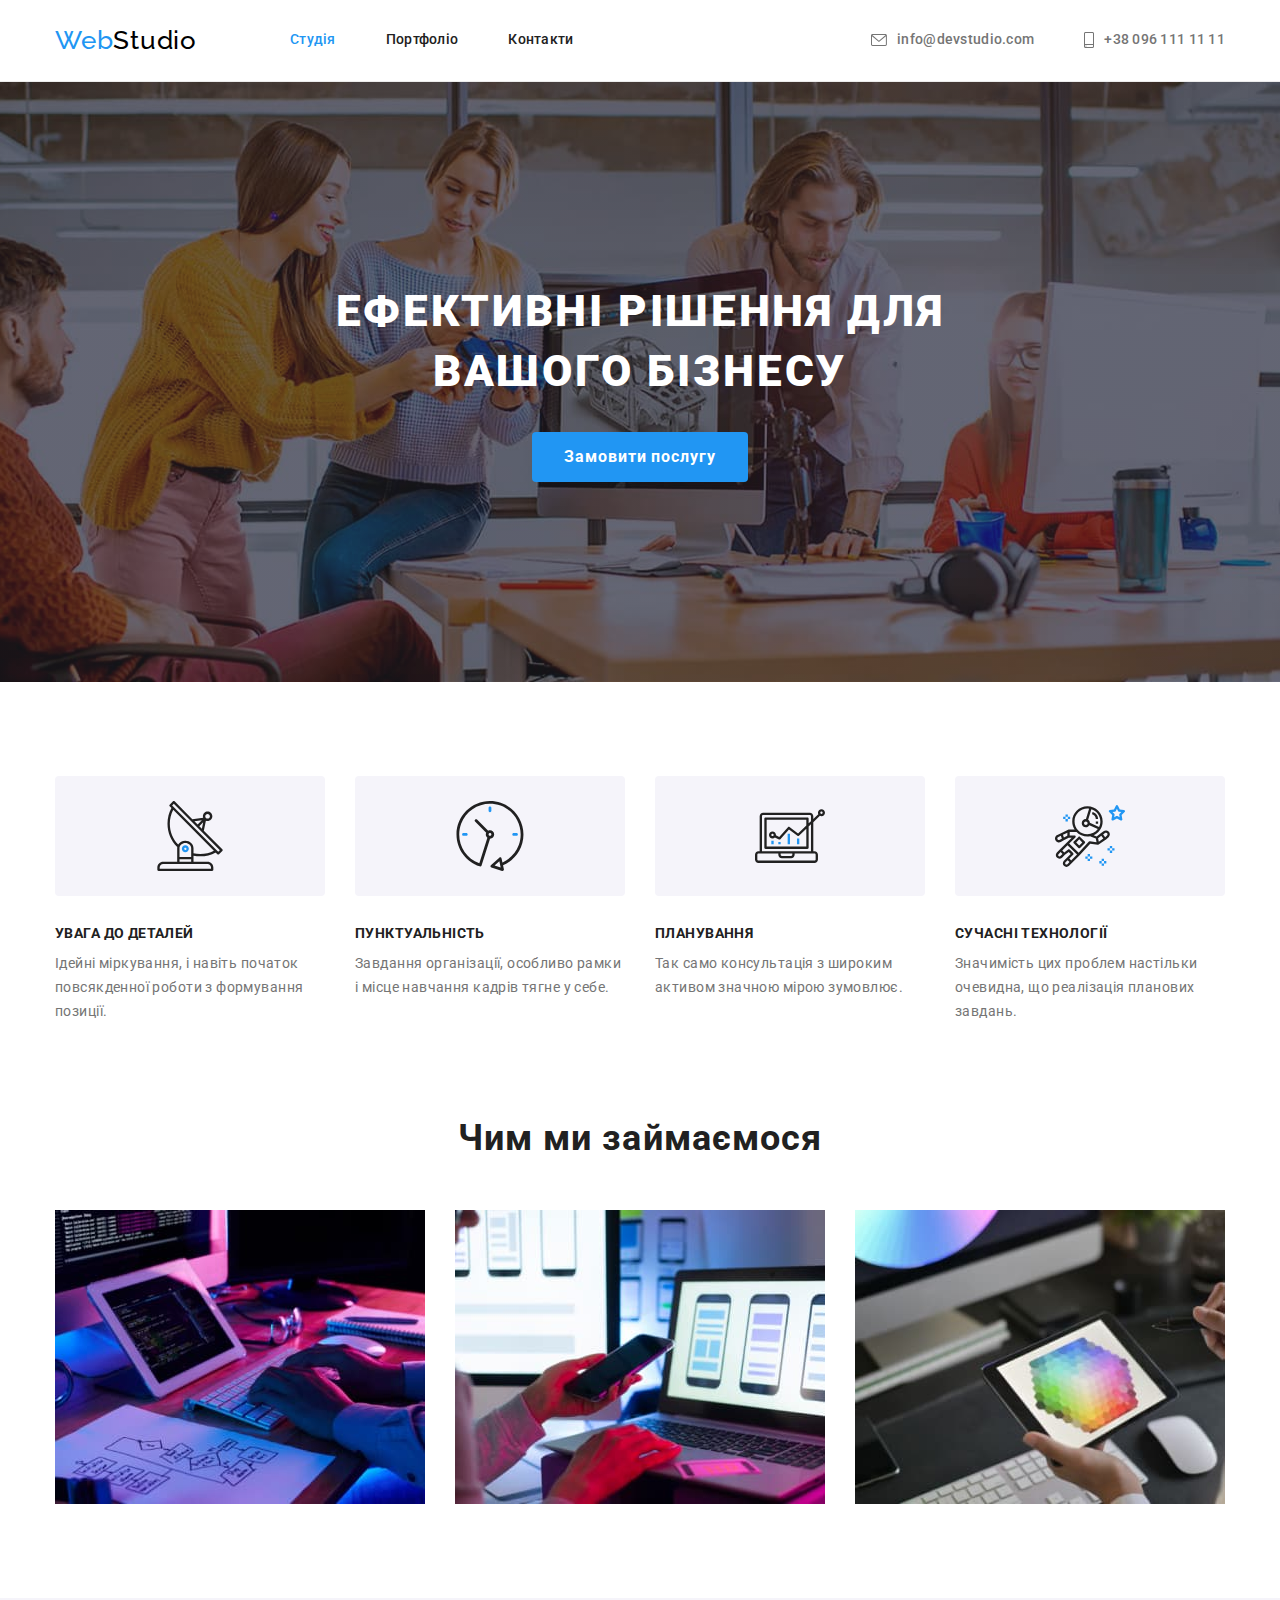
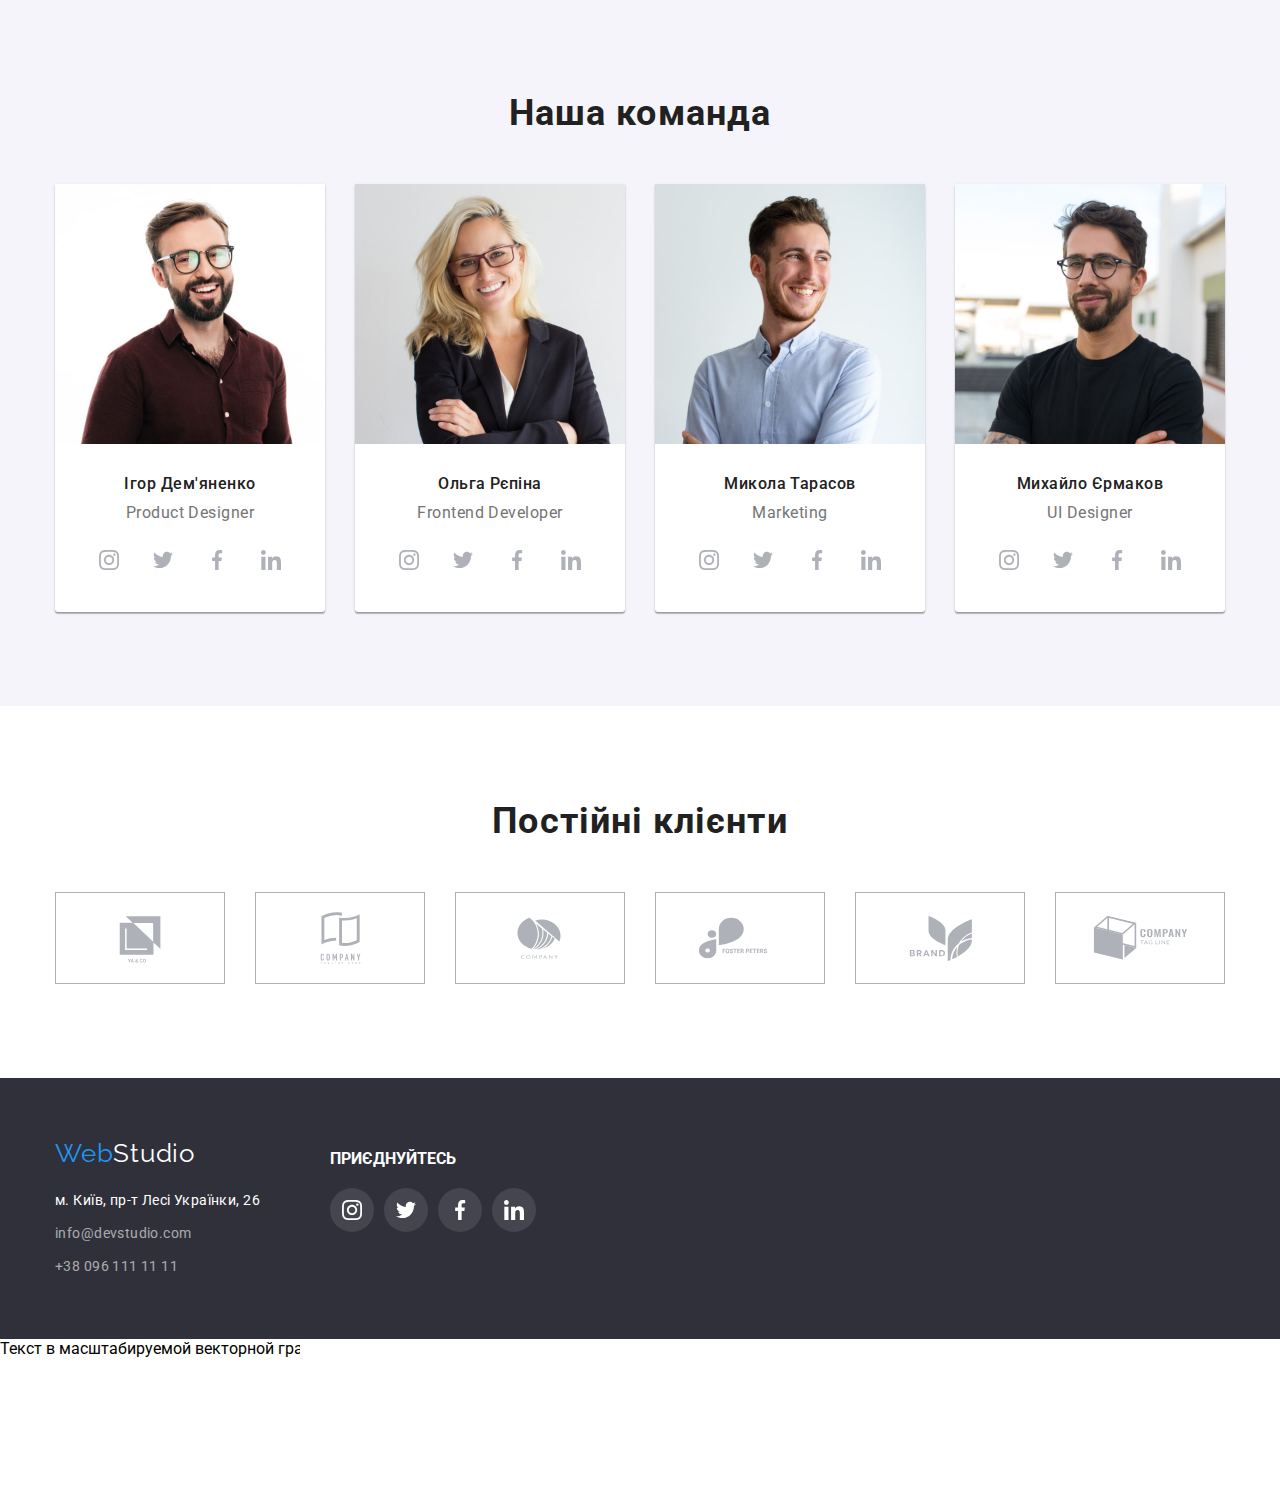
==== index.html @ 904aada3 "Adds svg" ====
<!DOCTYPE html>
<html lang="uk">
  <head>
    <meta charset="UTF-8" />
    <meta http-equiv="X-UA-Compatible" content="IE=edge" />
    <meta name="viewport" content="width=device-width, initial-scale=1.0" />
    <title>Домашнє завдання #3 Головна</title>
    <link rel="preconnect" href="https://fonts.googleapis.com" />
    <link rel="preconnect" href="https://fonts.gstatic.com" crossorigin />
    <link
      href="https://fonts.googleapis.com/css2?family=Raleway:wght@700&family=Roboto:wght@400;500;700;900&display=swap"
      rel="stylesheet"
    />
    <link rel="stylesheet" href="./css/modern-normalize.css" />
    <link rel="stylesheet" href="./css/styles.css" />
  </head>
  <body>
    <!--Шапка-->
    <header class="header">
      <div class="container-header container">
        <nav class="header-nav">
          <a href="./index.html" class="logo"><span class="logo-span">Web</span>Studio</a>
          <ul class="menu">
            <li class="menu-item"><a href="./index.html" class="link-current">Студія</a></li>
            <li class="menu-item"><a href="./portfolio.html" class="link-nav">Портфоліо</a></li>
            <li class="menu-item"><a href="" class="link-nav">Контакти</a></li>
          </ul>
        </nav>
        <ul class="contact-list list">
          <li class="menu-item">
            <a href="mailto:info@devstudio.com" class="address-head mail">
              <svg class="icon-address-head" width="16px" height="12px">
                <use href="./images/icons.svg#icon-mail"></use></svg
              >info@devstudio.com</a
            >
          </li>
          <li class="menu-item">
            <a href="tel:+380961111111" class="address-head phone"
              ><svg class="icon-address-head" width="10px" height="16px">
                <use href="./images/icons.svg#icon-phone"></use></svg
              >+38 096 111 11 11</a
            >
          </li>
        </ul>
      </div>
    </header>
    <main>
      <!--Hero-->
      <section class="hero">
        <div class="container">
          <h1 class="hero-title">Ефективні рішення для вашого бізнесу</h1>
          <button type="button" class="button">Замовити послугу</button>
        </div>
      </section>
      <!--Особливості-->
      <section class="section">
        <div class="container">
          <h2 class="section title-hide">Особливості</h2>
          <ul class="flex-list list">
            <li class="features-item">
              <div class="icon-features-item">
                <svg width="70px" height="70px">
                  <use href="./images/icons.svg#icon-antenna"></use>
                </svg>
              </div>
              <h3 class="features-title">УВАГА ДО ДЕТАЛЕЙ</h3>
              <p class="features-text">
                Ідейні міркування, і навіть початок повсякденної роботи з формування позиції.
              </p>
            </li>
            <li class="features-item">
              <div class="icon-features-item">
                <svg width="70px" height="70px">
                  <use href="./images/icons.svg#icon-clock"></use>
                </svg>
              </div>
              <h3 class="features-title">ПУНКТУАЛЬНІСТЬ</h3>
              <p class="features-text">
                Завдання організації, особливо рамки і місце навчання кадрів тягне у себе.
              </p>
            </li>
            <li class="features-item">
              <div class="icon-features-item">
                <svg width="70px" height="70px">
                  <use href="./images/icons.svg#icon-diagram"></use>
                </svg>
              </div>
              <h3 class="features-title">ПЛАНУВАННЯ</h3>
              <p class="features-text">
                Так само консультація з широким активом значною мірою зумовлює.
              </p>
            </li>
            <li class="features-item">
              <div class="icon-features-item">
                <svg width="70px" height="70px">
                  <use href="./images/icons.svg#icon-astronaut"></use>
                </svg>
              </div>
              <h3 class="features-title">СУЧАСНІ ТЕХНОЛОГІЇ</h3>
              <p class="features-text">
                Значимість цих проблем настільки очевидна, що реалізація планових завдань.
              </p>
            </li>
          </ul>
        </div>
      </section>
      <!--Чим займаються-->
      <section class="section no-padding-top">
        <div class="container">
          <h2 class="section-title">Чим ми займаємося</h2>
          <ul class="flex-list list">
            <li class="flex-item">
              <a href="" class="link"
                ><img
                  src="./images/img1.jpg"
                  alt="Розробник працює з планшетом"
                  width="370"
                  height="294"
              /></a>
            </li>
            <li class="flex-item">
              <a href="" class="link"
                ><img
                  src="./images/img2.jpg"
                  alt="Варіанти вигляду додатку на мобільному пристої"
                  width="370"
                  height="294"
              /></a>
            </li>
            <li class="flex-item">
              <a href="" class="link"
                ><img
                  src="./images/img3.jpg"
                  alt="Кольорова палітра на планшеті"
                  width="370"
                  height="294"
              /></a>
            </li>
          </ul>
        </div>
      </section>
      <!--Команда-->
      <section class="section section-team">
        <div class="container">
          <h2 class="section-title">Наша команда</h2>
          <ul class="flex-list list">
            <li class="team-card">
              <img src="./images/photo1.jpg" alt="Фото Ігора Дем'яненка" width="270" height="260" />
              <div class="team-description">
                <h3 class="team-title">Ігор Дем'яненко</h3>
                <p lang="en" class="team-role">Product Designer</p>
                <ul class="social-list list">
                  <li class="social-item">
                    <a
                      href="https://www.instagram.com"
                      target="_blank"
                      rel="noreferrer noopener"
                      class="social-link"
                    >
                      <svg class="icon-social-link" width="20px" height="20px">
                        <use href="./images/icons.svg#icon-instagram"></use>
                      </svg>
                    </a>
                  </li>
                  <li class="social-item">
                    <a
                      href="https://www.twitter.com"
                      target="_blank"
                      rel="noreferrer noopener"
                      class="social-link"
                    >
                      <svg class="icon-social-link" width="20px" height="20px">
                        <use href="./images/icons.svg#icon-twitter"></use></svg
                    ></a>
                  </li>
                  <li class="social-item">
                    <a
                      href="https://uk-ua.facebook.com"
                      target="_blank"
                      rel="noreferrer noopener"
                      class="social-link"
                      ><svg class="icon-social-link" width="20px" height="20px">
                        <use href="./images/icons.svg#icon-facebook"></use></svg
                    ></a>
                  </li>
                  <li class="social-item">
                    <a
                      href="https://ua.linkedin.com"
                      target="_blank"
                      rel="noreferrer noopener"
                      class="social-link"
                      ><svg class="icon-social-link" width="20px" height="20px">
                        <use href="./images/icons.svg#icon-linkedin"></use></svg
                    ></a>
                  </li>
                </ul>
              </div>
            </li>
            <li class="team-card">
              <img src="./images/photo2.jpg" alt="Фото Ольги Рєпіної" width="270" height="260" />
              <div class="team-description">
                <h3 class="team-title">Ольга Рєпіна</h3>
                <p lang="en" class="team-role">Frontend Developer</p>
                <ul class="social-list list">
                  <li class="social-item">
                    <a
                      href="https://www.instagram.com"
                      target="_blank"
                      rel="noreferrer noopener"
                      class="social-link"
                    >
                      <svg class="icon-social-link" width="20px" height="20px">
                        <use href="./images/icons.svg#icon-instagram"></use>
                      </svg>
                    </a>
                  </li>
                  <li class="social-item">
                    <a
                      href="https://www.twitter.com"
                      target="_blank"
                      rel="noreferrer noopener"
                      class="social-link"
                    >
                      <svg class="icon-social-link" width="20px" height="20px">
                        <use href="./images/icons.svg#icon-twitter"></use></svg
                    ></a>
                  </li>
                  <li class="social-item">
                    <a
                      href="https://uk-ua.facebook.com"
                      target="_blank"
                      rel="noreferrer noopener"
                      class="social-link"
                      ><svg class="icon-social-link" width="20px" height="20px">
                        <use href="./images/icons.svg#icon-facebook"></use></svg
                    ></a>
                  </li>
                  <li class="social-item">
                    <a
                      href="https://ua.linkedin.com"
                      target="_blank"
                      rel="noreferrer noopener"
                      class="social-link"
                      ><svg class="icon-social-link" width="20px" height="20px">
                        <use href="./images/icons.svg#icon-linkedin"></use></svg
                    ></a>
                  </li>
                </ul>
              </div>
            </li>
            <li class="team-card">
              <img src="./images/photo3.jpg" alt="Фото Миколи Тарасова" width="270" height="260" />
              <div class="team-description">
                <h3 class="team-title">Микола Тарасов</h3>
                <p lang="en" class="team-role">Marketing</p>
                <ul class="social-list list">
                  <li class="social-item">
                    <a
                      href="https://www.instagram.com"
                      target="_blank"
                      rel="noreferrer noopener"
                      class="social-link"
                    >
                      <svg class="icon-social-link" width="20px" height="20px">
                        <use href="./images/icons.svg#icon-instagram"></use>
                      </svg>
                    </a>
                  </li>
                  <li class="social-item">
                    <a
                      href="https://www.twitter.com"
                      target="_blank"
                      rel="noreferrer noopener"
                      class="social-link"
                    >
                      <svg class="icon-social-link" width="20px" height="20px">
                        <use href="./images/icons.svg#icon-twitter"></use></svg
                    ></a>
                  </li>
                  <li class="social-item">
                    <a
                      href="https://uk-ua.facebook.com"
                      target="_blank"
                      rel="noreferrer noopener"
                      class="social-link"
                      ><svg class="icon-social-link" width="20px" height="20px">
                        <use href="./images/icons.svg#icon-facebook"></use></svg
                    ></a>
                  </li>
                  <li class="social-item">
                    <a
                      href="https://ua.linkedin.com"
                      target="_blank"
                      rel="noreferrer noopener"
                      class="social-link"
                      ><svg class="icon-social-link" width="20px" height="20px">
                        <use href="./images/icons.svg#icon-linkedin"></use></svg
                    ></a>
                  </li>
                </ul>
              </div>
            </li>
            <li class="team-card">
              <img src="./images/photo4.jpg" alt="Фото Михайла Єрмакова" width="270" height="260" />
              <div class="team-description">
                <h3 class="team-title">Михайло Єрмаков</h3>
                <p lang="en" class="team-role">UI Designer</p>
                <ul class="social-list list">
                  <li class="social-item">
                    <a
                      href="https://www.instagram.com"
                      target="_blank"
                      rel="noreferrer noopener"
                      class="social-link"
                    >
                      <svg class="icon-social-link" width="20px" height="20px">
                        <use href="./images/icons.svg#icon-instagram"></use>
                      </svg>
                    </a>
                  </li>
                  <li class="social-item">
                    <a
                      href="https://www.twitter.com"
                      target="_blank"
                      rel="noreferrer noopener"
                      class="social-link"
                    >
                      <svg class="icon-social-link" width="20px" height="20px">
                        <use href="./images/icons.svg#icon-twitter"></use></svg
                    ></a>
                  </li>
                  <li class="social-item">
                    <a
                      href="https://uk-ua.facebook.com"
                      target="_blank"
                      rel="noreferrer noopener"
                      class="social-link"
                      ><svg class="icon-social-link" width="20px" height="20px">
                        <use href="./images/icons.svg#icon-facebook"></use></svg
                    ></a>
                  </li>
                  <li class="social-item">
                    <a
                      href="https://ua.linkedin.com"
                      target="_blank"
                      rel="noreferrer noopener"
                      class="social-link"
                      ><svg class="icon-social-link" width="20px" height="20px">
                        <use href="./images/icons.svg#icon-linkedin"></use></svg
                    ></a>
                  </li>
                </ul>
              </div>
            </li>
          </ul>
        </div>
      </section>
      <section class="section clients-section">
        <div class="container">
          <h2 class="section-title">Постійні клієнти</h2>
          <ul class="client-list list">
            <li>
              <a href="" target="_blank" rel="noreferrer noopener" class="client-link"
                ><svg class="icon-client-link" width="106px" height="60px">
                  <use href="./images/icons.svg#icon-client1"></use></svg
              ></a>
            </li>
            <li>
              <a href="" target="_blank" rel="noreferrer noopener" class="client-link"
                ><svg class="icon-client-link" width="106px" height="60px">
                  <use href="./images/icons.svg#icon-client2"></use></svg
              ></a>
            </li>
            <li>
              <a href="" target="_blank" rel="noreferrer noopener" class="client-link"
                ><svg class="icon-client-link" width="106px" height="60px">
                  <use href="./images/icons.svg#icon-client3"></use></svg
              ></a>
            </li>
            <li>
              <a href="" target="_blank" rel="noreferrer noopener" class="client-link"
                ><svg class="icon-client-link" width="106px" height="60px">
                  <use href="./images/icons.svg#icon-client4"></use></svg
              ></a>
            </li>
            <li>
              <a href="" target="_blank" rel="noreferrer noopener" class="client-link"
                ><svg class="icon-client-link" width="106px" height="60px">
                  <use href="./images/icons.svg#icon-client5"></use></svg
              ></a>
            </li>
            <li>
              <a href="" target="_blank" rel="noreferrer noopener" class="client-link"
                ><svg class="icon-client-link" width="106px" height="60px">
                  <use href="./images/icons.svg#icon-client6"></use></svg
              ></a>
            </li>
          </ul>
        </div>
      </section>
    </main>
    <footer class="footer">
      <div class="container footer-container">
        <div class="left-footer">
          <a href="/" class="logo-footer"><span class="logo-span">Web</span>Studio</a>
          <address class="address">
            <ul class="list">
              <li class="footer-item">
                <a href="https://goo.gl/maps/XZDwD4f3hRk5bJ4y6" class="link-map"
                  >м. Київ, пр-т Лесі Українки, 26</a
                >
              </li>
              <li class="footer-item">
                <a href="mailto:info@devstudio.com" class="address-footer">info@devstudio.com</a>
              </li>
              <li class="footer-item">
                <a href="tel:+380961111111" class="address-footer">+38 096 111 11 11</a>
              </li>
            </ul>
          </address>
        </div>
        <div class="right-footer">
          <b class="call-to-action">приєднуйтесь</b>
          <ul class="social-list list">
            <li class="social-item">
              <a
                href="https://www.instagram.com"
                target="_blank"
                rel="noreferrer noopener"
                class="footer-social-link"
              >
                <svg class="icon-social-link" width="20px" height="20px">
                  <use href="./images/icons.svg#icon-instagram"></use>
                </svg>
              </a>
            </li>
            <li class="social-item">
              <a
                href="https://www.twitter.com"
                target="_blank"
                rel="noreferrer noopener"
                class="footer-social-link"
              >
                <svg class="icon-social-link" width="20px" height="20px">
                  <use href="./images/icons.svg#icon-twitter"></use></svg
              ></a>
            </li>
            <li class="social-item">
              <a
                href="https://uk-ua.facebook.com"
                target="_blank"
                rel="noreferrer noopener"
                class="footer-social-link"
                ><svg class="icon-social-link" width="20px" height="20px">
                  <use href="./images/icons.svg#icon-facebook"></use></svg
              ></a>
            </li>
            <li class="social-item">
              <a
                href="https://ua.linkedin.com"
                target="_blank"
                rel="noreferrer noopener"
                class="footer-social-link"
                ><svg class="icon-social-link" width="20px" height="20px">
                  <use href="./images/icons.svg#icon-linkedin"></use></svg
              ></a>
            </li>
          </ul>
        </div>
      </div>
    </footer>

    <svg>
      <text x="0" y="15">
        Текст в
        <a href="http://ruseller.com/project.php?id=12" style="" target="_blank" rel="nofollow">
          масштабируемой векторной графике
        </a>
      </text>
    </svg>
  </body>
</html>
---- css/styles.css ----
/* цвет основного текста #212121*/
/* цвет дополнительного текста #757575*/
/* цвет текста шапки и футера #FFFFFF;*/
/* цвет текста лого и выделения #2196F3 #000000*/
/*background main: #F5F5F5;
/*background: #F5F4FA;*/
/*background footer: #2F303A;*/

/* ==========COMPONENTS=========== */
:root {
  --primary-text-color: #757575;
  --banner-text-color: #ffffff;
  --title-text-color: #212121;
  --accent-color: #2196f3;
  --main-background-color: #f5f5f5;
  --header-background-color: #ffffff;
  --footer-background-color: #2f303a;
}
body {
  font-family: Roboto, sans-serif;
  color: var(--title-text-color);
}
.list {
  padding: 0;
  list-style: none;
}

h1,
h2,
h3,
h4,
p,
ul {
  margin: 0;
}
.section {
  padding-top: 94px;
  padding-bottom: 94px;
}
.container {
  width: 1200px;
  padding-left: 15px;
  padding-right: 15px;
  margin-left: auto;
  margin-right: auto;
}
.section-title {
  margin-bottom: 50px;
  font-size: 36px;
  line-height: 1.17;
  font-weight: 700;
  text-align: center;
  letter-spacing: 0.03em;
}
.flex-list {
  display: flex;
}

img {
  display: block;
  max-width: 100%;
  height: auto;
}

/* ==========COMPONENTS=========== */

/* ==========HEADER=========== */
.container-header {
  display: flex;
  align-items: center;
}
.header {
  border-bottom: 1px solid #ececec;
  font-size: 14px;
  line-height: 1.14;
  font-weight: 500;
  background-color: var(--header-background-color);
}
.header-nav {
  display: flex;
  align-items: center;
}
.logo {
  padding-top: 25px;
  padding-bottom: 25px;
  font-family: Raleway, sans-serif;
  font-size: 26px;
  line-height: 1.19;
  text-decoration: none;
  letter-spacing: 0.03em;
  color: #000000;
}
.logo-span {
  color: var(--accent-color);
}
.title-hide {
  position: absolute;
  width: 1px;
  height: 1px;
  margin: -1px;
  border: 0;
  padding: 0;

  white-space: nowrap;
  clip-path: inset(100%);
  clip: rect(0 0 0 0);
  overflow: hidden;
}
.menu {
  display: flex;
  margin-left: 93px;

  list-style: none;
  padding: 0;
}
.menu-item:not(:last-child) {
  margin-right: 50px;
}
.link-nav {
  display: block;
  padding-top: 32px;
  padding-bottom: 32px;

  text-decoration: none;
  letter-spacing: 0.02em;
  color: var(--title-text-color);
}
.link-current {
  display: block;
  padding-top: 32px;
  padding-bottom: 32px;

  text-decoration: none;
  letter-spacing: 0.02em;
  color: var(--accent-color);
}
.link-nav:hover,
.link-nav:focus {
  color: var(--accent-color);
}
.contact-list {
  display: flex;
  margin-left: auto;
}

.address-head {
  /* display: block; */
  padding-top: 32px;
  padding-bottom: 32px;

  text-decoration: none;
  letter-spacing: 0.02em;
  color: var(--primary-text-color);
  display: flex;
  align-items: center;
}
.icon-address-head {
  margin-right: 10px;
  fill: currentColor;
}
.address-head:hover,
.address-head:focus {
  color: var(--accent-color);
}

/* ==========HEADER=========== */

/* ==========HERO=========== */
.hero {
  padding: 200px 0;

  text-align: center;
  color: var(--banner-text-color);
  background-color: var(--footer-background-color);
  background-image: linear-gradient(to right, rgba(47, 48, 58, 0.4), rgba(47, 48, 58, 0.4)),
    url(../images/hero.jpg);
  background-repeat: no-repeat;
  background-position: center;
  background-size: 1600px;
}
.hero-title {
  margin: 0 auto 30px;
  width: 696px;

  font-size: 44px;
  line-height: 1.36;
  font-weight: 900;
  text-transform: uppercase;
  letter-spacing: 0.06em;
}
.button {
  margin: 0 auto;
  border-style: none;
  min-width: 216px;
  border-radius: 4px;
  padding: 10px 32px;

  font-family: inherit;
  font-size: 16px;
  line-height: 1.88;
  font-weight: 700;
  letter-spacing: 0.06em;
  color: #ffffff;
  background-color: var(--accent-color);
  cursor: pointer;
}
/* ==========HERO=========== */

/* ==========SECTION FEATURES=========== */
.features-item + .features-item {
  margin-left: 30px;
}

.icon-features-item {
  display: flex;
  align-items: center;
  justify-content: center;
  margin-bottom: 30px;
  height: 120px;
  background-color: #f5f4fa;
  border-radius: 4px;
}
.features-title {
  margin-bottom: 10px;
  width: 270px;

  font-size: 14px;
  line-height: 1.14;
  font-weight: 700;
  text-transform: uppercase;
  letter-spacing: 0.03em;
}
.features-text {
  width: 270px;
  font-size: 14px;
  line-height: 1.71;
  letter-spacing: 0.03em;
  color: var(--primary-text-color);
}
/* ==========SECTION FEATURES=========== */

/* ==========SECTION NO PADDING=========== */
.no-padding-top {
  padding-top: 0;
}
.flex-item + .flex-item {
  margin-left: 30px;
}
/* ==========SECTION NO PADDING=========== */

/* ==========SECTION TEAM=========== */
.section-team {
  background-color: #f5f4fa;
}
.team-card {
  background-color: #ffffff;
  box-shadow: 0px 2px 1px rgba(0, 0, 0, 0.2), 0px 1px 1px rgba(0, 0, 0, 0.14),
    0px 1px 3px rgba(0, 0, 0, 0.12);
  border-bottom-right-radius: 3px;
  border-bottom-left-radius: 3px;
}
.team-card + .team-card {
  margin-left: 30px;
}
.team-description {
  padding-top: 30px;
  padding-bottom: 30px;
  padding-left: 32px;
  padding-right: 32px;
}

.team-title {
  margin-bottom: 10px;
  font-size: 16px;
  line-height: 1.19;
  font-weight: 500;
  text-align: center;
  letter-spacing: 0.03em;
}

.team-role {
  padding-bottom: 16px;
  font-size: 16px;
  line-height: 1.19;
  text-align: center;
  letter-spacing: 0.03em;
  color: var(--primary-text-color);
}
.social-list {
  display: flex;
  column-gap: 10px;
}
.icon-social-link {
  display: block;
  fill: currentColor;
}
.social-link {
  display: block;
  padding: 12px;
  border-radius: 50%;
  color: #afb1b8;
}
.social-link:hover,
.social-link:focus {
  background-color: var(--accent-color);
  color: #ffffff;
}

/* ==========SECTION TEAM=========== */

/* ==========SECTION CLIENTS=========== */
.client-list {
  display: flex;
  column-gap: 30px;
}

.client-link {
  display: block;
  padding: 16px 32px;
  width: 170px;
  height: 92px;
  border: 1px solid #afb1b8;
  color: #afb1b8;
}
.client-link:hover,
.client-link:focus {
  border: 1px solid var(--accent-color);
  color: var(--accent-color);
}
.icon-client-link {
  fill: currentColor;
}
/* ==========SECTION CLIENTS=========== */

/* ==========FOOTER=========== */
.footer-container {
  display: flex;
}
.link {
  text-decoration: none;
}

.footer {
  padding-top: 60px;
  padding-bottom: 60px;
  background-color: var(--footer-background-color);
}
.address {
  font-style: normal;
}
.logo-footer {
  display: inline-block;
  margin-bottom: 20px;

  font-family: Raleway, sans-serif;
  font-size: 26px;
  line-height: 1.19;
  text-decoration: none;
  letter-spacing: 0.03em;
  color: #ffffff;
}
.footer-item:not(:last-child) {
  display: block;
  margin-bottom: 9px;
}
.link-map {
  font-size: 14px;
  line-height: 1.71;
  text-decoration: none;
  letter-spacing: 0.03em;
  color: var(--banner-text-color);
}
.link-map:hover,
.link-map:focus,
.address-footer:hover,
.address-footer:focus {
  color: var(--accent-color);
}
.address-footer {
  font-size: 14px;
  line-height: 1.71;
  text-decoration: none;
  letter-spacing: 0.03em;
  color: rgba(255, 255, 255, 0.6);
}
.right-footer {
  margin-left: 70px;
  padding-top: 12px;
}
.footer-social-link {
  display: block;
  padding: 12px;
  border-radius: 50%;
  color: #ffffff;
  background-color: rgba(255, 255, 255, 0.1);
}

.footer-social-link:hover,
.footer-social-link:focus {
  background-color: var(--accent-color);
}
.call-to-action {
  display: inline-block;
  margin-bottom: 20px;
  text-transform: uppercase;
  color: #ffffff;
}
/* ==========FOOTER=========== */

/* ==========PORTFOLIO=========== */

.portfolio-card-description {
  border-bottom: 1px solid #eeeeee;
  border-left: 1px solid #eeeeee;
  border-right: 1px solid #eeeeee;
  padding-top: 20px;
  padding-left: 24px;
  padding-right: 24px;
  padding-bottom: 20px;
}

.button-list {
  display: flex;
  padding: 0;
  justify-content: center;
  margin-bottom: 50px;
  list-style: none;
}
.portfolio-list {
  display: flex;
  flex-wrap: wrap;
  padding: 0;
  gap: 30px;
  list-style: none;
}
.button-portfolio {
  border-style: none;
  border-radius: 4px;
  padding: 6px 22px;

  font-family: inherit;
  font-size: 16px;
  line-height: 1.62;
  font-weight: 500;
  text-align: center;
  letter-spacing: 0.03em;
  background-color: #f5f4fa;
  color: inherit;
}
.button-item + .button-item {
  margin-left: 8px;
}
.button-portfolio:hover,
.button-portfolio:focus {
  cursor: pointer;
  background-color: var(--accent-color);
  box-shadow: 0px 2px 2px rgba(0, 0, 0, 0.12), 0px 1px 2px rgba(0, 0, 0, 0.08),
    0px 3px 1px rgba(0, 0, 0, 0.1);
  color: #ffffff;
}
.portfolio-item:hover {
  box-shadow: 1px 4px 6px rgba(0, 0, 0, 0.16), 0px 4px 4px rgba(0, 0, 0, 0.06),
    0px 1px 1px rgba(0, 0, 0, 0.12);
}
.pic-title {
  margin-bottom: 4px;
  font-size: 18px;
  line-height: 2;
  letter-spacing: 0.06em;
}
.pic-text {
  font-size: 16px;
  line-height: 1.88;
  letter-spacing: 0.03em;
  color: var(--primary-text-color);
}
/* ==========PORTFOLIO=========== */
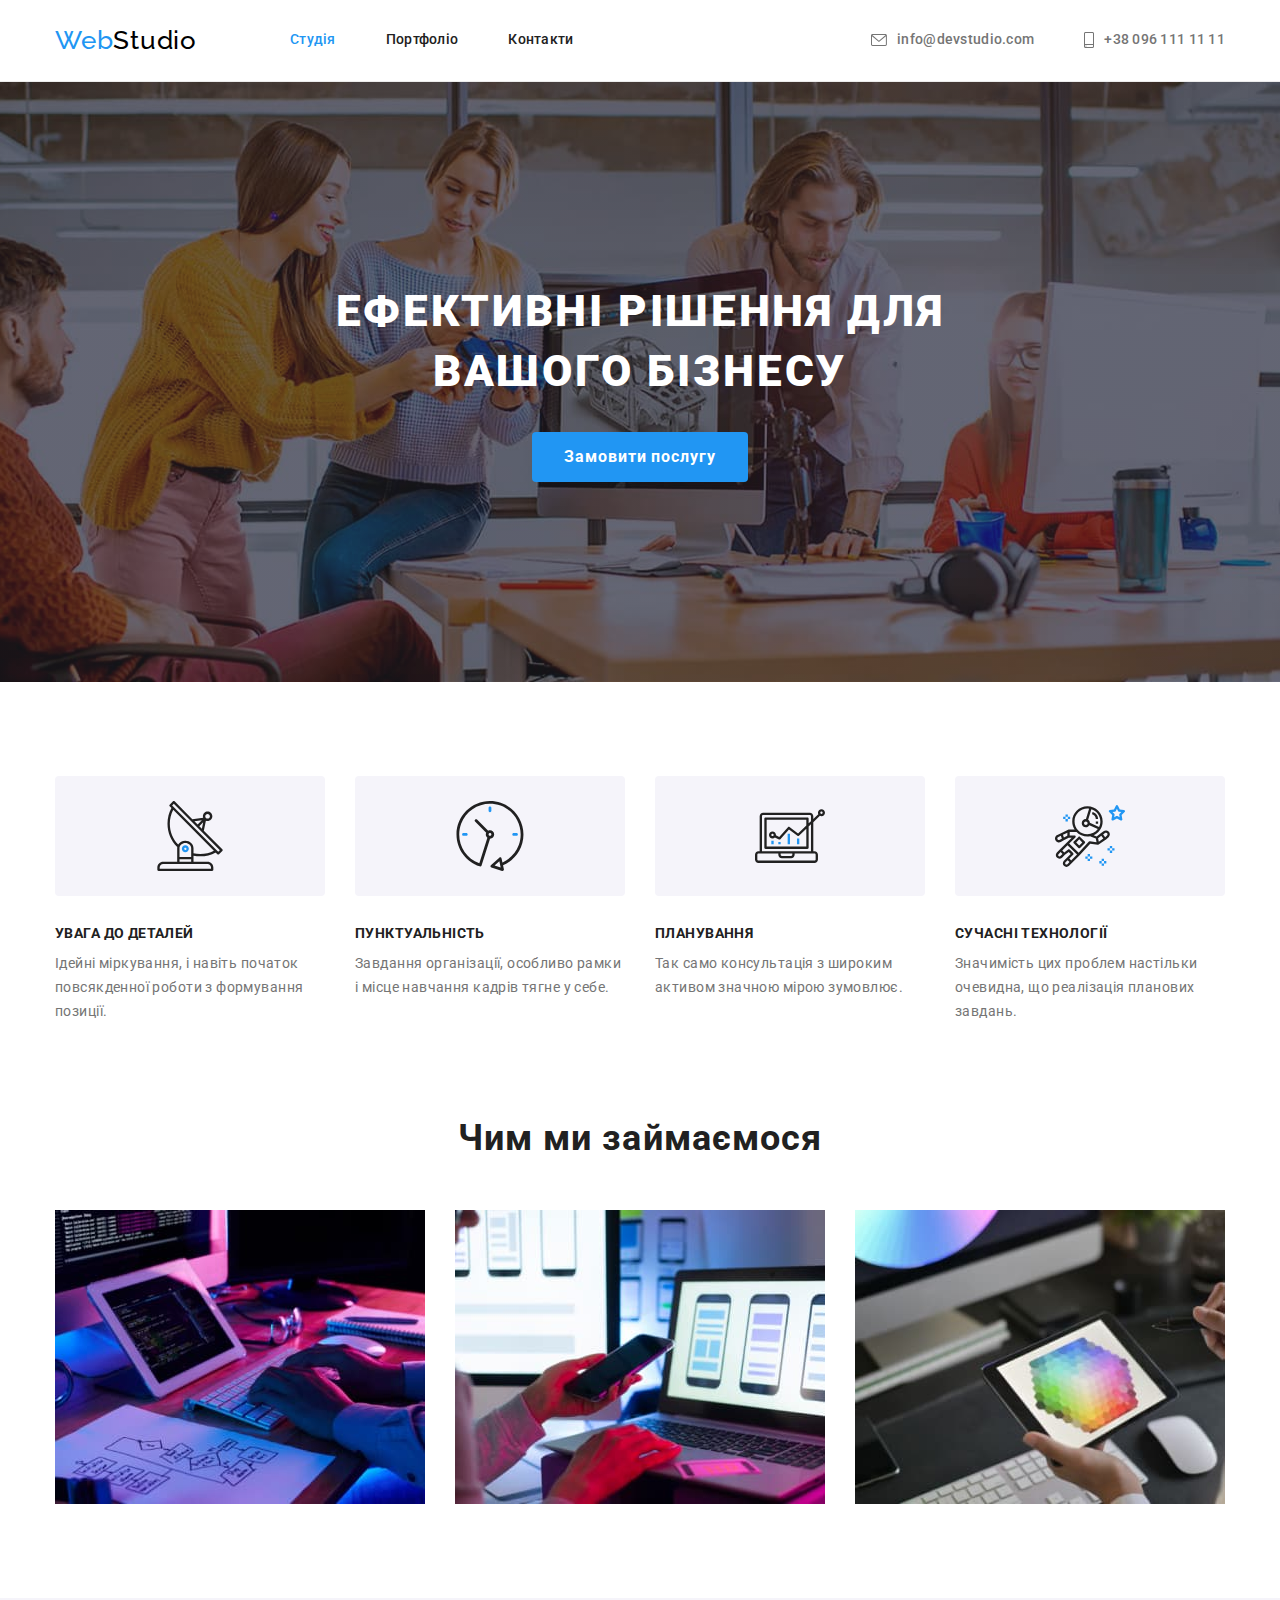
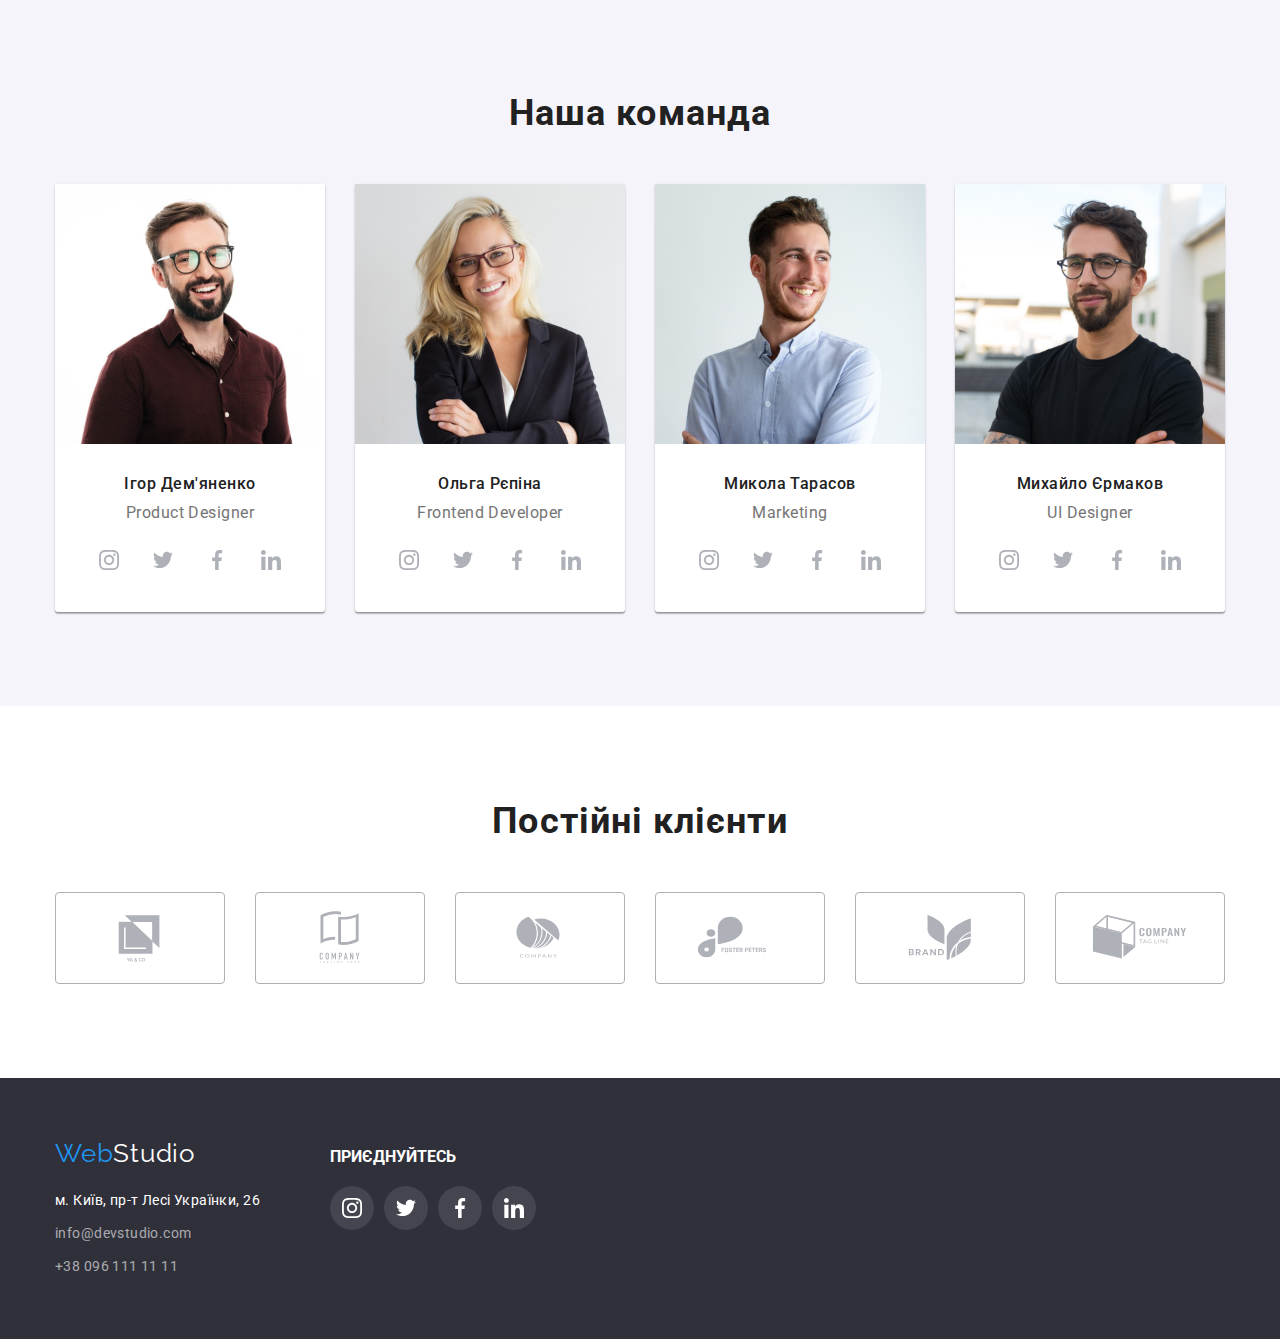
==== commit 1ccbc136: "Edit mistakes" ====
--- a/index.html
+++ b/index.html
@@ -359,37 +359,37 @@
         <div class="container">
           <h2 class="section-title">Постійні клієнти</h2>
           <ul class="client-list list">
-            <li>
+            <li class="clients-item">
               <a href="" target="_blank" rel="noreferrer noopener" class="client-link"
                 ><svg class="icon-client-link" width="106px" height="60px">
                   <use href="./images/icons.svg#icon-client1"></use></svg
               ></a>
             </li>
-            <li>
+            <li class="clients-item">
               <a href="" target="_blank" rel="noreferrer noopener" class="client-link"
                 ><svg class="icon-client-link" width="106px" height="60px">
                   <use href="./images/icons.svg#icon-client2"></use></svg
               ></a>
             </li>
-            <li>
+            <li class="clients-item">
               <a href="" target="_blank" rel="noreferrer noopener" class="client-link"
                 ><svg class="icon-client-link" width="106px" height="60px">
                   <use href="./images/icons.svg#icon-client3"></use></svg
               ></a>
             </li>
-            <li>
+            <li class="clients-item">
               <a href="" target="_blank" rel="noreferrer noopener" class="client-link"
                 ><svg class="icon-client-link" width="106px" height="60px">
                   <use href="./images/icons.svg#icon-client4"></use></svg
               ></a>
             </li>
-            <li>
+            <li class="clients-item">
               <a href="" target="_blank" rel="noreferrer noopener" class="client-link"
                 ><svg class="icon-client-link" width="106px" height="60px">
                   <use href="./images/icons.svg#icon-client5"></use></svg
               ></a>
             </li>
-            <li>
+            <li class="clients-item">
               <a href="" target="_blank" rel="noreferrer noopener" class="client-link"
                 ><svg class="icon-client-link" width="106px" height="60px">
                   <use href="./images/icons.svg#icon-client6"></use></svg
@@ -469,14 +469,5 @@
         </div>
       </div>
     </footer>
-
-    <svg>
-      <text x="0" y="15">
-        Текст в
-        <a href="http://ruseller.com/project.php?id=12" style="" target="_blank" rel="nofollow">
-          масштабируемой векторной графике
-        </a>
-      </text>
-    </svg>
   </body>
 </html>
--- a/css/styles.css
+++ b/css/styles.css
@@ -176,7 +176,9 @@
     url(../images/hero.jpg);
   background-repeat: no-repeat;
   background-position: center;
-  background-size: 1600px;
+  background-size: cover;
+  max-width: 1600px;
+  margin: 0 auto;
 }
 .hero-title {
   margin: 0 auto 30px;
@@ -279,7 +281,7 @@
 }
 
 .team-role {
-  padding-bottom: 16px;
+  margin-bottom: 16px;
   font-size: 16px;
   line-height: 1.19;
   text-align: center;
@@ -291,12 +293,18 @@
   column-gap: 10px;
 }
 .icon-social-link {
-  display: block;
   fill: currentColor;
 }
+.social-item {
+  height: 44px;
+  width: 44px;
+}
 .social-link {
-  display: block;
-  padding: 12px;
+  display: flex;
+  align-items: center;
+  justify-content: center;
+  width: 100%;
+  height: 100%;
   border-radius: 50%;
   color: #afb1b8;
 }
@@ -313,13 +321,18 @@
   display: flex;
   column-gap: 30px;
 }
-
-.client-link {
-  display: block;
-  padding: 16px 32px;
+.clients-item {
   width: 170px;
   height: 92px;
+}
+.client-link {
+  display: flex;
+  align-items: center;
+  justify-content: center;
+  width: 100%;
+  height: 100%;
   border: 1px solid #afb1b8;
+  border-radius: 4px;
   color: #afb1b8;
 }
 .client-link:hover,
@@ -335,6 +348,7 @@
 /* ==========FOOTER=========== */
 .footer-container {
   display: flex;
+  align-items: baseline;
 }
 .link {
   text-decoration: none;
@@ -385,11 +399,14 @@
 }
 .right-footer {
   margin-left: 70px;
-  padding-top: 12px;
-}
+}
+
 .footer-social-link {
-  display: block;
-  padding: 12px;
+  display: flex;
+  align-items: center;
+  justify-content: center;
+  width: 100%;
+  height: 100%;
   border-radius: 50%;
   color: #ffffff;
   background-color: rgba(255, 255, 255, 0.1);
@@ -458,7 +475,13 @@
     0px 3px 1px rgba(0, 0, 0, 0.1);
   color: #ffffff;
 }
-.portfolio-item:hover {
+.portfolio-link {
+  display: block;
+  text-decoration: none;
+  color: inherit;
+}
+.portfolio-link:hover,
+.portfolio-link:focus {
   box-shadow: 1px 4px 6px rgba(0, 0, 0, 0.16), 0px 4px 4px rgba(0, 0, 0, 0.06),
     0px 1px 1px rgba(0, 0, 0, 0.12);
 }
